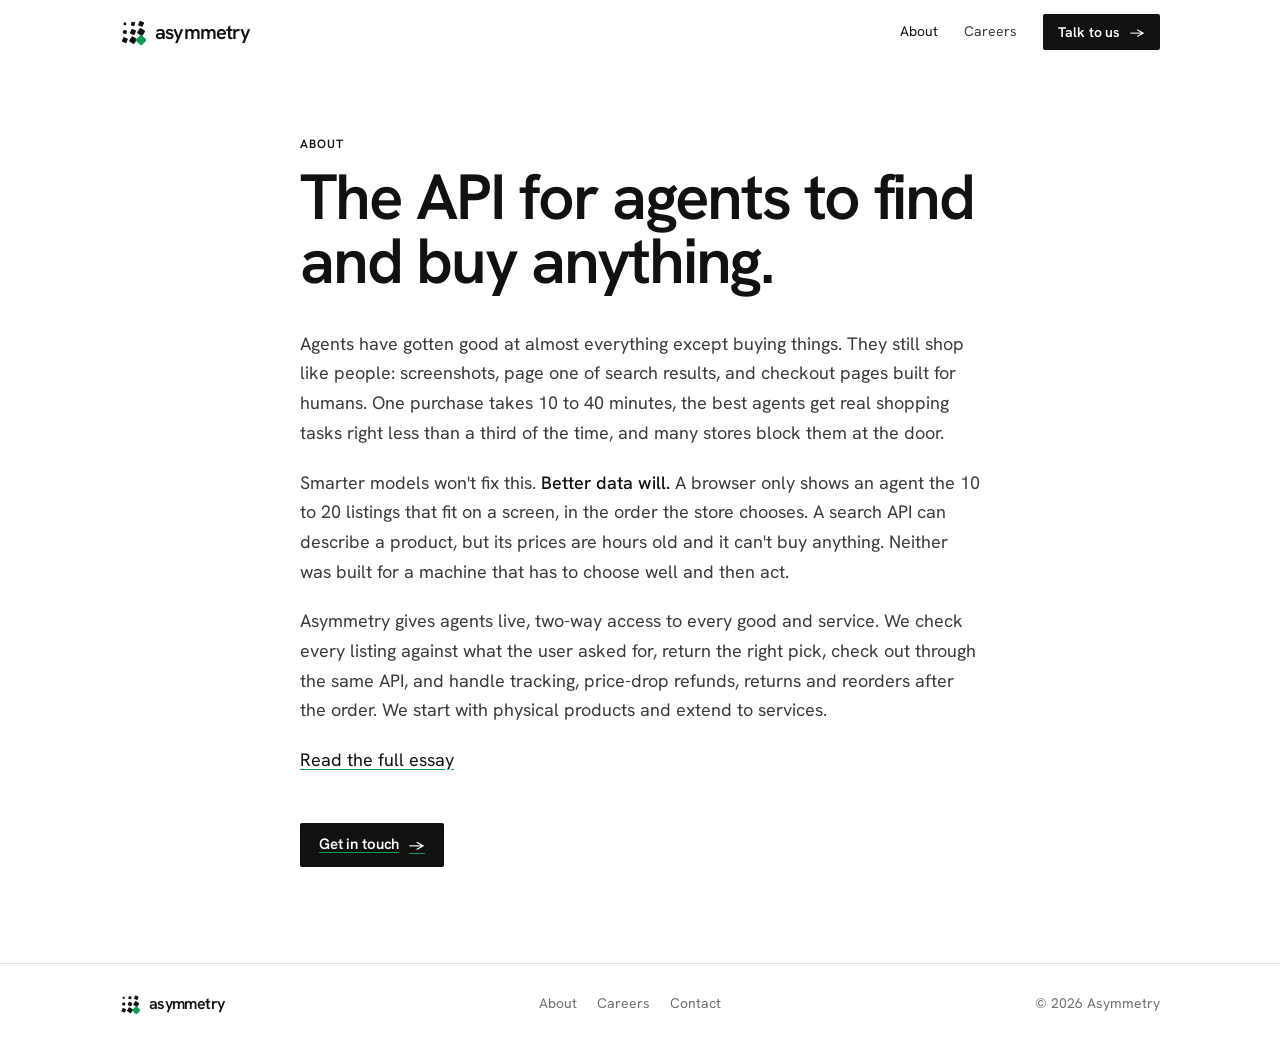
==== about/index.html @ de7e47f5 "asymmetry.so: public site Moved from the site/ folder of shauryajain21/things.ai, without the playgr" ====
<!doctype html>
<html lang="en">
<head>
  <meta charset="utf-8">
  <meta name="viewport" content="width=device-width, initial-scale=1, viewport-fit=cover">
  <meta name="theme-color" content="#FFFFFF">
  <link rel="canonical" href="https://asymmetry.so/about/">
  <meta name="description" content="Asymmetry is the API that lets AI agents find and buy anything.">
  <title>About | Asymmetry</title>
  <link rel="icon" type="image/svg+xml" href="data:image/svg+xml,%3Csvg%20xmlns%3D%22http%3A%2F%2Fwww.w3.org%2F2000%2Fsvg%22%20viewBox%3D%220%200%2032%2032%22%3E%3Crect%20width%3D%2232%22%20height%3D%2232%22%20rx%3D%227%22%20fill%3D%22%23111%22%2F%3E%3Crect%20x%3D%226%22%20y%3D%226%22%20width%3D%227%22%20height%3D%227%22%20rx%3D%221.2%22%20fill%3D%22%23fff%22%2F%3E%3Crect%20x%3D%2215%22%20y%3D%2215%22%20width%3D%2211%22%20height%3D%2211%22%20rx%3D%221.6%22%20fill%3D%22%230f9d58%22%20transform%3D%22rotate%2845%2020.5%2020.5%29%22%2F%3E%3C%2Fsvg%3E">
  <link rel="preconnect" href="https://fonts.googleapis.com">
  <link rel="preconnect" href="https://fonts.gstatic.com" crossorigin>
  <link rel="stylesheet" href="https://fonts.googleapis.com/css2?family=Hanken+Grotesk:wght@400..700&display=swap">
  <link rel="stylesheet" href="/assets/site.css?v=42">
  <script src="/assets/site.js?v=42" defer></script>
  <script src="/assets/fx.js?v=42" defer></script>
</head>
<body>
  <a class="skip-link" href="#main">Skip to content</a>
  <header class="header">
    <div class="header-inner">
      <a class="brand" href="/" aria-label="Asymmetry home"><svg class="brand-mark" viewBox="0 0 32 32" width="18" height="18" aria-hidden="true"><rect x="4.40" y="4.40" width="3.20" height="3.20" rx="0.60" fill="currentColor" transform="rotate(0.0 6 6)"/><rect x="13.68" y="3.67" width="4.65" height="4.65" rx="0.80" fill="currentColor" transform="rotate(11.2 16 6)"/><rect x="22.95" y="2.95" width="6.10" height="6.10" rx="1.00" fill="currentColor" transform="rotate(22.5 26 6)"/><rect x="3.67" y="13.68" width="4.65" height="4.65" rx="0.80" fill="currentColor" transform="rotate(11.2 6 16)"/><rect x="12.95" y="12.95" width="6.10" height="6.10" rx="1.00" fill="currentColor" transform="rotate(22.5 16 16)"/><rect x="22.23" y="12.22" width="7.55" height="7.55" rx="1.20" fill="currentColor" transform="rotate(33.8 26 16)"/><rect x="2.95" y="22.95" width="6.10" height="6.10" rx="1.00" fill="currentColor" transform="rotate(22.5 6 26)"/><rect x="12.22" y="22.23" width="7.55" height="7.55" rx="1.20" fill="currentColor" transform="rotate(33.8 16 26)"/><rect x="21.00" y="21.00" width="10.00" height="10.00" rx="1.40" fill="var(--accent)" transform="rotate(45.0 26 26)"/></svg><span>asymmetry</span></a>
      <nav class="nav" aria-label="Main">
        <a href="/about/" aria-current="page">About</a>
        <a href="/careers/">Careers</a>
        <a class="pill dark nav-cta" href="/#contact">Talk to us</a>
      </nav>
    </div>
  </header>
  <main id="main">
    <header class="essay-head col">
      <p class="label">About</p>
      <h1>The API for agents to find and buy anything.</h1>
    </header>
    <article class="prose col">
      <p>Agents have gotten good at almost everything except buying things. They still shop like people: screenshots, page one of search results, and checkout pages built for humans. One purchase takes 10 to 40 minutes, the best agents get real shopping tasks right less than a third of the time, and many stores block them at the door.</p>
      <p>Smarter models won't fix this. <strong>Better data will.</strong> A browser only shows an agent the 10 to 20 listings that fit on a screen, in the order the store chooses. A search API can describe a product, but its prices are hours old and it can't buy anything. Neither was built for a machine that has to choose well and then act.</p>
      <p>Asymmetry gives agents live, two-way access to every good and service. We check every listing against what the user asked for, return the right pick, check out through the same API, and handle tracking, price-drop refunds, returns and reorders after the order. We start with physical products and extend to services.</p>
      <p><a href="/thesis/full/">Read the full essay</a></p>
      <div class="actions"><a class="pill primary" href="/#contact">Get in touch</a></div>
    </article>
  </main>
  <footer class="footer">
    <div class="footer-inner">
      <a class="brand" href="/" aria-label="Asymmetry home"><svg class="brand-mark" viewBox="0 0 32 32" width="18" height="18" aria-hidden="true"><rect x="4.40" y="4.40" width="3.20" height="3.20" rx="0.60" fill="currentColor" transform="rotate(0.0 6 6)"/><rect x="13.68" y="3.67" width="4.65" height="4.65" rx="0.80" fill="currentColor" transform="rotate(11.2 16 6)"/><rect x="22.95" y="2.95" width="6.10" height="6.10" rx="1.00" fill="currentColor" transform="rotate(22.5 26 6)"/><rect x="3.67" y="13.68" width="4.65" height="4.65" rx="0.80" fill="currentColor" transform="rotate(11.2 6 16)"/><rect x="12.95" y="12.95" width="6.10" height="6.10" rx="1.00" fill="currentColor" transform="rotate(22.5 16 16)"/><rect x="22.23" y="12.22" width="7.55" height="7.55" rx="1.20" fill="currentColor" transform="rotate(33.8 26 16)"/><rect x="2.95" y="22.95" width="6.10" height="6.10" rx="1.00" fill="currentColor" transform="rotate(22.5 6 26)"/><rect x="12.22" y="22.23" width="7.55" height="7.55" rx="1.20" fill="currentColor" transform="rotate(33.8 16 26)"/><rect x="21.00" y="21.00" width="10.00" height="10.00" rx="1.40" fill="var(--accent)" transform="rotate(45.0 26 26)"/></svg><span>asymmetry</span></a>
      <div class="footer-links"><a href="/about/">About</a><a href="/careers/">Careers</a><a href="/#contact">Contact</a></div>
      <span>© 2026 Asymmetry</span>
    </div>
  </footer>
</body>
</html>
---- assets/site.css ----
/* Asymmetry. A calm black-and-white interface where the products carry the color, like a shelf:
   each product card has its own pastel. Green means a match (checked, picked, bought); a yellow
   highlighter marks the one word that matters. Hanken Grotesk for all text, IBM Plex Mono only
   where numbers line up. Sections read as one document: heading left, content right. */
@font-face{font-family:Plex;src:url('/assets/fonts/ibm-plex-mono.ttf') format('truetype');font-weight:400;font-display:swap}
:root{
  color-scheme:light;
  --paper:#ffffff;--panel:#f3f2f0;--ink:#111111;--soft:#3b3b3b;--muted:#6f6f6f;--line:#e5e3df;
  --accent:#0f9d58;--accent-soft:#e3f5ea;--hl:#ffd84d;--bad:#9b958d;
  --serif:"Hanken Grotesk",system-ui,-apple-system,"Segoe UI",sans-serif;--sans:"Hanken Grotesk",system-ui,-apple-system,"Segoe UI",sans-serif;--mono:Plex,ui-monospace,monospace;
  --col:680px;--wide:1040px;--gutter:24px
}
*{box-sizing:border-box}
html{scroll-padding-top:80px;scroll-behavior:smooth}
body{margin:0;background:var(--paper);color:var(--ink);font:400 17px/1.55 var(--sans);-webkit-font-smoothing:antialiased}
::selection{background:var(--accent);color:var(--paper)}
a{color:inherit;text-decoration:none}
a:focus-visible,button:focus-visible{outline:2px solid var(--accent);outline-offset:4px}
p,h1,h2,h3,figure,ol,ul{margin:0}
svg{display:block}
.col{max-width:calc(var(--col) + 2 * var(--gutter));margin-inline:auto;padding-inline:var(--gutter)}
.wide{max-width:calc(var(--wide) + 2 * var(--gutter));margin-inline:auto;padding-inline:var(--gutter)}
.mono{font-family:var(--mono);font-size:12px;letter-spacing:.02em;line-height:1.5}
.skip-link{position:absolute;left:16px;top:-100px;background:var(--accent);color:var(--paper);padding:12px;z-index:10}
.skip-link:focus{top:10px}

/* header */
.header{position:sticky;top:0;z-index:5;background:rgba(255,255,255,.92);backdrop-filter:blur(10px);-webkit-backdrop-filter:blur(10px)}
.header-inner{display:flex;align-items:center;justify-content:space-between;height:64px;max-width:calc(var(--wide) + 2 * var(--gutter));margin-inline:auto;padding-inline:var(--gutter)}
.brand{display:flex;gap:9px;align-items:center;font-size:20px;font-weight:600;letter-spacing:-.04em}
.brand-mark{width:26px;height:26px}
.nav{display:flex;align-items:center;gap:26px;font-size:14px}
.nav a{color:var(--soft)}
.nav a:hover,.nav a[aria-current="page"]{color:var(--ink)}
.pill{display:inline-flex;align-items:center;gap:10px;height:44px;padding:0 18px;border-radius:2px;font:600 15px/1 var(--sans);letter-spacing:-.01em;border:1px solid transparent;transition:background .2s,color .2s,border-color .2s,transform .25s cubic-bezier(.2,.7,.2,1)}
.pill::after{content:'→';font-family:var(--sans);font-size:14px;letter-spacing:0;transition:transform .2s}
.pill:hover::after{transform:translateX(3px)}
.pill.accent{background:#fff;color:var(--accent)}
.pill.accent:hover{background:var(--ink);color:#fff}
.pill.ghost{border-color:rgba(255,255,255,.55);color:#fff}
.pill.ghost:hover{border-color:#fff;background:rgba(255,255,255,.08)}
.pill.dark{background:var(--ink);color:var(--paper)}
.pill.dark:hover{background:var(--accent);color:#fff}
.pill.light{background:var(--panel);color:var(--ink)}
.pill.light:hover{background:var(--line)}
.nav .pill.dark{color:var(--paper)}

/* type */
.label{font:600 12px/1.4 var(--sans);letter-spacing:.09em;text-transform:uppercase;color:var(--ink);margin-bottom:14px}
h1,h2{font-family:var(--serif);font-weight:600;letter-spacing:-.035em}
h1{font-size:64px;line-height:1;max-width:900px}
h1 .soft{color:var(--muted)}
h2{font-size:30px;line-height:1.12}
.lede{font-size:20px;line-height:1.5;color:var(--soft);margin-top:20px;max-width:600px}
.body{font-size:17px;line-height:1.6;color:var(--soft);margin-top:14px;max-width:620px}
.body.first,.sec-body>.body:first-child{margin-top:0}
.body strong{color:var(--ink);font-weight:500}
.actions{display:flex;gap:10px;margin-top:28px;flex-wrap:wrap}

section{padding-block:72px}
/* hero: a pinned stage. The board starts in the right half; as you scroll it grows to fill the
   screen, its listings move from products to services to food, then it zooms out past the edges
   and the cards fly apart, handing over to the rest of the page. */
.hero-scroll{position:relative;height:500vh}
.hero-sticky{position:sticky;top:0;height:100vh;overflow:hidden}
.hero-grid{height:100%;display:grid;grid-template-columns:minmax(0,1fr) minmax(0,1.05fr);gap:40px;align-items:center;padding-top:64px;padding-bottom:24px}
.hero-copy{min-width:0;opacity:var(--copy,1);transform:translateX(calc((1 - var(--copy,1)) * -40px))}
.hero h1,.hero-copy h1{font-size:clamp(42px,5.6vw,76px);line-height:.98;letter-spacing:-.045em}
.hero-copy h1 .hl{background:linear-gradient(transparent 62%,var(--hl) 62%,var(--hl) 92%,transparent 92%);padding:0 .04em}
.hero-copy .lede{font-size:20px;color:var(--soft);margin-top:24px;max-width:470px}
.board-slot{height:min(560px,70vh)}
.board{position:absolute;left:0;top:0;width:0;height:0;border:1px solid var(--line);border-radius:8px;overflow:hidden;
  background-color:#fbfbfa;background-image:radial-gradient(circle,#d8d5cf 1px,transparent 1.3px);background-size:20px 20px;
  opacity:var(--board-o,1);transition:border-radius .3s}
.board-set{position:absolute;inset:0;opacity:0;visibility:hidden;transition:opacity .45s,visibility 0s .45s}
.board-set.on{opacity:1;visibility:visible;transition:opacity .45s}
.pcard{position:absolute;left:var(--x);top:var(--y);width:clamp(118px,25%,190px);background:#fff;border:1px solid var(--line);border-radius:6px;padding:8px;
  box-shadow:0 1px 2px rgba(17,17,17,.05),0 8px 24px -14px rgba(17,17,17,.25);
  transform:translate(calc(var(--px,0px) + var(--ex,0px)),calc(var(--py,0px) + var(--ey,0px))) rotate(var(--rot)) scale(var(--s,1));
  opacity:var(--co,1);transition:transform .5s cubic-bezier(.2,.7,.2,1),opacity .35s,border-color .3s,box-shadow .3s}
.exploding .pcard{transition:none}
.pcard:hover{--s:1.05;z-index:3;box-shadow:0 2px 4px rgba(17,17,17,.06),0 18px 40px -18px rgba(17,17,17,.35)}
.pimg{aspect-ratio:4/3;background:var(--tint,var(--panel));border-radius:3px;display:grid;place-items:center}
.pimg svg{width:84%;height:auto;stroke:var(--ink);stroke-width:1.6;stroke-linecap:round;stroke-linejoin:round}
.pmeta{display:flex;align-items:baseline;justify-content:space-between;gap:8px;margin-top:7px}
.pmeta .store{font-size:12px;font-weight:600;letter-spacing:-.01em;white-space:nowrap;overflow:hidden;text-overflow:ellipsis}
.pmeta b{font-size:12px;font-weight:500;color:var(--soft);white-space:nowrap}
.board-set .pcard:nth-of-type(5n+1){--tint:#ffe1cf}.board-set .pcard:nth-of-type(5n+2){--tint:#dbe8ff}.board-set .pcard:nth-of-type(5n+3){--tint:#dff3e4}.board-set .pcard:nth-of-type(5n+4){--tint:#fff0c2}.board-set .pcard:nth-of-type(5n){--tint:#f0e0ff}
.verdict{position:absolute;left:8px;top:8px;padding:3px 7px;border-radius:2px;font:600 11px/1.3 var(--sans);background:var(--ink);color:#fff;opacity:0;transform:translateY(4px);transition:opacity .2s,transform .2s;white-space:nowrap}
.pcard.rejected{--co:.42}
.pcard.rejected .verdict,.pcard.match .verdict{opacity:1;transform:none}
.pcard.match{--s:1.08;z-index:2;border-color:var(--accent);box-shadow:0 0 0 3px rgba(15,157,88,.2),0 18px 40px -18px rgba(17,17,17,.35)}
.pcard.match .verdict{background:var(--accent)}
.set-tag{position:absolute;left:14px;bottom:12px;z-index:4;display:flex;align-items:baseline;gap:10px;padding:7px 12px;border-radius:999px;background:#fff;border:1px solid var(--line);font-size:13px;box-shadow:0 4px 14px -8px rgba(17,17,17,.3);opacity:var(--tag-o,1)}
.set-tag b{font-weight:600}
.set-tag span{color:var(--muted)}
.agent-cursor{position:absolute;left:0;top:0;z-index:5;display:flex;align-items:flex-start;gap:2px;pointer-events:none;opacity:var(--tag-o,1);
  transform:translate(var(--ax,60%),var(--ay,110%));transition:transform .5s cubic-bezier(.65,0,.35,1)}
.agent-cursor svg{width:18px;height:18px;fill:var(--agent,var(--ink));stroke:#fff;stroke-width:1.2;stroke-linejoin:round;transition:fill .25s}
.agent-cursor .who{margin-top:14px;display:inline-flex;align-items:center;gap:5px;padding:3px 8px 3px 6px;border-radius:999px;background:var(--agent,var(--ink));color:#fff;font:600 11px/1.4 var(--sans);transition:background .25s}
.agent-cursor .who em{font-style:normal}
.agent-cursor .logo{width:12px;height:12px;flex:none;background:#fff;-webkit-mask:var(--logo) center/contain no-repeat;mask:var(--logo) center/contain no-repeat}
.agent-cursor .logo.mono{-webkit-mask:none;mask:none;border-radius:50%;background:#fff;color:var(--agent);font:700 8px/12px var(--sans);text-align:center}
.static-hero .hero-scroll{height:auto}
.static-hero .hero-sticky{position:relative;height:auto;overflow:visible}
.static-hero .hero-grid{height:auto;padding-block:48px}
.static-hero .board{position:relative;left:auto;top:auto;width:100%!important;height:min(560px,70vh)!important}
.sr-only{position:absolute;width:1px;height:1px;overflow:hidden;clip:rect(0 0 0 0);white-space:nowrap}
.pill.primary{background:var(--ink);color:#fff}
.pill.primary:hover{background:var(--accent);color:#fff}
.nav .nav-cta{height:36px;padding:0 14px;font-size:14px;color:var(--paper)}
.nav .nav-cta::after{font-size:13px}
/* contact */
.contact-form{display:grid;gap:16px;margin-top:24px;max-width:640px}
.field-row{display:grid;grid-template-columns:1fr 1fr;gap:16px}
.contact-form label{display:grid;gap:6px;font-size:14px;font-weight:600;color:var(--ink)}
.contact-form input,.contact-form textarea{font:400 16px/1.4 var(--sans);color:var(--ink);background:#fff;border:1px solid var(--line);border-radius:2px;padding:12px 14px;width:100%;transition:border-color .2s}
.contact-form input:focus,.contact-form textarea:focus{outline:none;border-color:var(--ink)}
.contact-form textarea{resize:vertical;min-height:110px}
.form-foot{display:flex;align-items:center;gap:18px;flex-wrap:wrap;margin-top:4px}
.contact-form button{cursor:pointer}
.form-note{font-size:14px;color:var(--muted)}
.form-note a{color:var(--ink);text-decoration:underline;text-decoration-color:var(--accent);text-underline-offset:3px}
/* blueprint frame: hairlines down both edges of the content grid */
main{position:relative}

/* cells that light up under the cursor */
.spot{position:relative;isolation:isolate}
.spot::before{content:'';position:absolute;inset:0;z-index:-1;pointer-events:none;opacity:0;transition:opacity .3s;background:radial-gradient(220px circle at var(--mx,50%) var(--my,50%),rgba(15,157,88,.07),transparent 65%)}
.spot:hover::before{opacity:1}
/* two-column sections: heading left, content right, one hairline between sections */
.split{display:grid;grid-template-columns:minmax(0,300px) minmax(0,1fr);column-gap:72px;padding-block:0}
.split>.sec-head,.split>.sec-body{padding-block:56px;border-top:1px solid var(--line)}
.sec-head h2{max-width:300px}
.sec-body{min-width:0}

/* the shelf figure: one request, every listing checked live, one pick, then aftercare */
.shelf{padding-bottom:24px}
.shelf-card{background:#fff;border:1px solid var(--line);border-radius:4px;padding:24px;box-shadow:0 1px 0 rgba(22,21,27,.03),0 12px 40px -24px rgba(22,21,27,.18)}
.fig-top{display:flex;justify-content:space-between;align-items:center;gap:16px;color:var(--muted);font-size:13px;margin-bottom:18px}
.replay{font:inherit;background:none;border:0;padding:0;color:var(--muted);cursor:pointer;display:none;white-space:nowrap}
.js .replay{display:inline}
.replay:hover{color:var(--accent)}
.shelf-body{display:grid;grid-template-columns:260px 1fr;gap:32px}
.request{background:var(--ink);color:var(--paper);padding:16px 18px;border-radius:12px}
.request .mono{color:var(--hl)}
.request p{font-size:17px;line-height:1.4;margin-top:6px}
.checks{list-style:none;padding:0;margin-top:14px;display:grid}
.checks li{display:grid;grid-template-columns:16px 1fr auto;gap:10px;align-items:center;padding:9px 0;border-bottom:1px solid var(--line);font-size:14px;color:var(--muted);transition:color .25s}
.checks .tick{width:14px;height:14px;border:1px solid currentColor;border-radius:4px;display:grid;place-items:center;transition:background .25s,border-color .25s}
.checks .tick svg{width:10px;height:10px;opacity:0;transition:opacity .2s}
.checks .left{font-family:var(--mono);font-size:12px;font-variant-numeric:tabular-nums}
.checks li.active,.checks li.done{color:var(--ink)}
.checks li.active .tick{border-color:var(--accent)}
.checks li.done .tick{background:var(--accent);border-color:var(--accent);color:#fff}
.checks li.done .tick svg{opacity:1}
.grid-top{display:flex;justify-content:space-between;align-items:baseline;gap:16px;margin-bottom:10px;font-size:13px}
.p1-label{color:var(--bad)}
.count{color:var(--muted)}
.count b{font-weight:500;color:var(--ink);font-variant-numeric:tabular-nums}
.shelf-grid{display:grid;grid-template-columns:repeat(16,1fr);gap:6px}
.cell{aspect-ratio:4/5;border:1px solid #b9b4ab;border-radius:3px;background:#fff;position:relative;transition:opacity .35s,transform .35s,border-color .35s,background .35s}
.cell:before{content:'';position:absolute;left:18%;right:18%;top:20%;height:32%;background:var(--panel);border-radius:1px}
.cell:after{content:'';position:absolute;left:18%;right:40%;bottom:16%;height:2px;background:var(--line)}
.cell.p1{box-shadow:0 5px 0 -2px var(--bad)}
.cell.out{opacity:.3;transform:scale(.72);border-color:var(--line)}
.cell.win{background:var(--accent);border-color:var(--accent);transform:scale(1.15);z-index:1;animation:pulse 1.6s ease-out 1}
.cell.win:before{background:#fff;opacity:.85}
.cell.win:after{background:#fff}
@keyframes pulse{0%{box-shadow:0 0 0 0 rgba(15,157,88,.45)}100%{box-shadow:0 0 0 14px rgba(15,157,88,0)}}
.pick{display:flex;align-items:center;gap:12px;margin-top:16px;font-size:14px;opacity:0;transform:translateY(6px);transition:opacity .4s,transform .4s}
.pick.show{opacity:1;transform:none}
.pick-chip{display:inline-flex;align-items:center;gap:8px;background:var(--accent);color:#fff;padding:6px 12px;border-radius:999px;font-weight:500}
.pick-chip i{width:9px;height:11px;border:1px solid #fff;border-radius:2px}
.pick .arrow{color:var(--accent)}
.checkout{display:inline-flex;align-items:center;gap:8px;border:1px solid var(--ink);padding:5px 12px;border-radius:999px}
.checkout svg{width:12px;height:12px}
.after{margin-top:20px;padding-top:16px;border-top:1px dashed var(--line)}
.after-head{font-size:13px;color:var(--muted);margin-bottom:12px}
.after-track{list-style:none;padding:0;display:grid;grid-template-columns:repeat(4,1fr);position:relative}
.after-track:before{content:'';position:absolute;left:0;right:0;top:5px;height:1px;background:var(--line)}
.after-track li{position:relative;padding:20px 12px 0 0;opacity:.35;transition:opacity .35s}
.after-track li:before{content:'';position:absolute;left:0;top:0;width:11px;height:11px;border-radius:50%;border:1px solid var(--ink);background:#fff;transition:background .3s,border-color .3s}
.after-track li:after{content:'';position:absolute;left:11px;right:0;top:5px;height:1px;background:var(--accent);transform:scaleX(0);transform-origin:left;transition:transform .5s}
.after-track li:last-child:after{display:none}
.after-track li.on{opacity:1}
.after-track li.on:before{background:var(--accent);border-color:var(--accent)}
.after-track li.on:after{transform:scaleX(1)}
.after-track .mono{display:block;color:var(--muted)}
.after-track p{font-size:14px;line-height:1.35;margin-top:2px}
.after-track p b{font-weight:500;color:var(--accent)}
.fig-caption{font-size:14px;color:var(--muted);text-align:center;margin-top:16px}

/* what we do */
.grid-cells{border:1px solid var(--line);border-radius:4px;overflow:hidden;background:#fff}
.features{display:grid;grid-template-columns:1fr 1fr;gap:0;margin-top:24px}
.feature{padding:24px}
.feature:nth-child(odd){border-right:1px solid var(--line)}
.feature:nth-child(-n+2){border-bottom:1px solid var(--line)}
.feature svg{width:28px;height:28px;fill:none;stroke:var(--ink);stroke-width:1.6;margin-bottom:12px}
.feature svg .hot{stroke:var(--accent)}
.feature svg .fill{fill:var(--accent);stroke:var(--accent)}
.feature h3{font-size:18px;font-weight:500;letter-spacing:-.01em}
.feature p{font-size:16px;color:var(--muted);margin-top:4px;line-height:1.5}

/* results */
.stats{display:grid;grid-template-columns:repeat(3,1fr);gap:24px;margin-top:36px}
.stat strong{display:block;font:600 40px/1 var(--serif);letter-spacing:-.03em}
.stats{border-top:1px solid var(--line);padding-top:24px}
.stat strong span{color:var(--accent)}
.stat p{font-size:15px;color:var(--muted);margin-top:8px;line-height:1.45}
.stats.targets{grid-template-columns:repeat(2,1fr);margin-top:24px}
.stats.targets strong{font-size:64px}
.bench-table{margin-top:36px;border-top:1px solid var(--line)}
.bench-row{display:grid;grid-template-columns:170px 1fr 1fr;column-gap:28px;gap:16px;align-items:center;padding:12px 0;border-bottom:1px solid var(--line);font-size:15px}
.bench-row.head{font-size:13px;color:var(--muted);padding:10px 0}
.bench-row.head em{font-style:normal;opacity:.7;margin-left:4px}
.bench-name small{display:block;font-size:12px;color:var(--muted)}
.track{display:block;height:8px;border-radius:999px;background:var(--panel);overflow:hidden}
.track i{display:block;height:100%;border-radius:999px;background:#bdb7ad;width:calc(var(--v) * 1%);transform-origin:left;transition:transform .9s cubic-bezier(.2,.7,.2,1)}
.js .results:not(.seen) .track i{transform:scaleX(0)}
.bench-row.ours .bench-name{font-weight:500}
.bench-row.ours .track i{background:var(--accent)}
.bench-row.ours .num{color:var(--accent);font-weight:500}
.num{font-size:15px;color:var(--soft);font-variant-numeric:tabular-nums}
.bench-note{font-size:13px;color:var(--muted);margin-top:14px}

/* vision */
.compare{margin-top:32px;border-top:1px solid var(--line)}
.compare-row{display:grid;grid-template-columns:1fr 24px 1fr;gap:12px;align-items:baseline;padding:14px 0;border-bottom:1px solid var(--line);font-size:16px}
.compare-row .today{color:var(--muted)}
.compare-row .arrow{color:var(--accent)}
.compare-head{display:grid;grid-template-columns:1fr 24px 1fr;gap:12px;padding:10px 0;font-size:13px;color:var(--muted)}

/* footer */
.footer{border-top:1px solid var(--line);margin-top:24px}
.footer-inner{display:flex;justify-content:space-between;align-items:center;gap:16px;padding-block:28px;font-size:14px;color:var(--muted);max-width:calc(var(--wide) + 2 * var(--gutter));margin-inline:auto;padding-inline:var(--gutter)}
.footer-inner .brand{font-size:16px;color:var(--ink)}
.footer-inner .brand-mark{width:20px;height:20px}
.footer-links{display:flex;gap:20px}
.footer-links a:hover{color:var(--ink)}

/* thesis page */
.essay-head{padding-top:72px}
.essay-head .label{margin-bottom:12px}
.prose{display:grid;gap:20px;font-size:18px;line-height:1.65;color:var(--soft);padding-top:36px;padding-bottom:72px}
.prose>*{min-width:0}
.prose h2{color:var(--ink);margin-top:36px;scroll-margin-top:80px}
.prose h2 .label{display:block;margin-bottom:6px}
.prose h3{font-size:19px;font-weight:500;color:var(--ink);margin-top:12px}
.prose strong{font-weight:500;color:var(--ink)}
.prose ul{padding-left:1.1em;display:grid;gap:8px}
.prose li::marker{color:var(--accent)}
.prose a{color:var(--ink);text-decoration:underline;text-decoration-color:var(--accent);text-underline-offset:3px}
.prose u{text-decoration-color:var(--accent);text-underline-offset:3px}
.tldr{background:#fff;border:1px solid var(--line);border-radius:14px;padding:20px 22px;color:var(--ink)}
.tldr .label{margin-bottom:6px}
.tldr strong{color:var(--accent)}
.prose figure{margin:8px 0;background:#fff;border:1px solid var(--line);border-radius:14px;padding:18px;display:grid;gap:10px}
.prose figcaption{font-size:13px;line-height:1.5;color:var(--muted)}
.toon{width:100%;height:auto;display:block}
.toon text{font-family:var(--sans)}
.essay-end{border-top:1px solid var(--line);padding-top:24px;margin-top:16px;display:flex;justify-content:space-between;align-items:center;gap:16px;flex-wrap:wrap}
.essay-end p{font:600 22px/1.2 var(--serif);letter-spacing:-.02em;color:var(--ink)}

/* why asymmetry */
.diffs{list-style:none;padding:0;display:grid;grid-template-columns:repeat(3,1fr);gap:0;margin-top:28px}
.diffs li{padding:22px;border-top:2px solid transparent}
.diffs li+li{border-left:1px solid var(--line)}
.diffs li:first-child{border-top-color:var(--accent)}
.diffs span{font-size:13px;color:var(--muted)}
.diffs h3{font-size:18px;font-weight:500;margin-top:6px}
.diffs p{font-size:15px;color:var(--muted);margin-top:4px;line-height:1.45}

/* what agents can buy: two rows of categories scrolling in opposite directions */
.buy{padding-bottom:64px}
.marquees{display:grid;gap:12px;margin-top:32px}
.marquee{overflow:hidden;-webkit-mask-image:linear-gradient(90deg,transparent,#000 12%,#000 88%,transparent);mask-image:linear-gradient(90deg,transparent,#000 12%,#000 88%,transparent)}
.marquee-track{display:flex;width:max-content;list-style:none;margin:0;padding:0;animation:marquee 46s linear infinite}
.marquee.reverse .marquee-track{animation-direction:reverse;animation-duration:54s}
.marquee:hover .marquee-track{animation-play-state:paused}
@keyframes marquee{to{transform:translateX(-50%)}}
.chip{display:inline-flex;align-items:center;gap:10px;margin-right:12px;padding:10px 18px 10px 14px;background:#fff;border:1px solid var(--line);border-radius:999px;font-size:15px;white-space:nowrap}
.chip svg{width:20px;height:20px;flex:none;fill:none;stroke:var(--ink);stroke-width:1.6;stroke-linecap:round;stroke-linejoin:round}
.marquee.reverse .chip svg{stroke:var(--accent)}
@media(prefers-reduced-motion:reduce){.marquee{-webkit-mask-image:none;mask-image:none}.marquee-track{width:auto;flex-wrap:wrap;justify-content:center;row-gap:10px;max-width:var(--wide);margin-inline:auto;padding-inline:var(--gutter)}.chip[aria-hidden="true"]{display:none}}

@media(max-width:860px){
  .shelf-body{grid-template-columns:1fr;gap:20px}
  .hero-grid{grid-template-columns:1fr}
  .split{grid-template-columns:1fr}
  .split>.sec-body{border-top:0;padding-top:0}
  .sec-head h2{max-width:none}
  h1{font-size:46px}
}
@media(max-width:600px){
  body{font-size:17px}
  .nav .hide-sm{display:none}
  h1{font-size:36px}h2{font-size:26px}.lede{font-size:18px}.body{font-size:17px}
  section{padding-block:56px}.split{padding-block:0}.split>.sec-head{padding-top:44px}.split>.sec-body{padding-bottom:44px}
  .shelf-card{padding:16px;border-radius:14px}
  .shelf-grid{grid-template-columns:repeat(12,1fr);gap:4px}
  .after-track{grid-template-columns:1fr 1fr;row-gap:16px}.after-track:before,.after-track li:after{display:none}
  .features{grid-template-columns:1fr}.feature:nth-child(odd){border-right:0}.feature:not(:last-child){border-bottom:1px solid var(--line)}
  .diffs li+li{border-left:0;border-top:1px solid var(--line)}
  .hero-copy .lede{font-size:18px}.pcard{width:34%}.field-row{grid-template-columns:1fr}.nav{gap:16px}.diffs{grid-template-columns:1fr;gap:0}
  .stats{grid-template-columns:1fr;gap:18px}.stat strong{font-size:40px}.stats.targets{grid-template-columns:1fr 1fr}.stats.targets strong{font-size:48px}
  .bench-row{grid-template-columns:96px 1fr 1fr;column-gap:12px;font-size:14px}.bench-row.head em{display:block;margin-left:0}
  .compare-row{grid-template-columns:1fr;gap:2px}.compare-row .arrow,.compare-head{display:none}
  .footer-inner{flex-direction:column;align-items:flex-start}
}
@media(prefers-reduced-motion:reduce){*,*::before,*::after{animation:none!important;transition:none!important;scroll-behavior:auto!important}}
.buy{padding-top:0}
.buy>.wide{border-top:1px solid var(--line);padding-top:56px}

/* full-width visual sections: heading row, then the visual across the grid */
.block{padding-block:72px;border-top:1px solid var(--line)}
.block-head{display:grid;grid-template-columns:minmax(0,1fr) minmax(0,1fr);gap:24px 72px;align-items:end;margin-bottom:36px}
.block-head .body{margin-top:0}

/* the problem: three tinted tiles, each with a small illustration that plays when seen */
.tiles{display:grid;grid-template-columns:repeat(3,minmax(0,1fr));gap:16px}
.tile{background:var(--tint);border-radius:8px;padding:22px;display:grid;align-content:start;gap:6px;transition:transform .35s cubic-bezier(.2,.7,.2,1)}
.tile:hover{transform:translateY(-4px) rotate(-.6deg)}
.tile .art{height:120px;display:grid;place-items:center;margin-bottom:10px;background:rgba(255,255,255,.55);border-radius:6px}
.tile strong{font:600 44px/1 var(--sans);letter-spacing:-.04em;margin-top:6px}
.tile p{font-size:15px;color:var(--soft);line-height:1.45}
.watch{width:64px;height:64px;fill:none;stroke:var(--ink);stroke-width:2.4;stroke-linecap:round}
.watch .hand{transform-origin:32px 36px}
.seen .watch .hand{animation:sweep 3.2s linear infinite}
@keyframes sweep{to{transform:rotate(360deg)}}
.meter{position:relative;width:78%;height:18px;border-radius:999px;background:repeating-linear-gradient(135deg,transparent 0 5px,rgba(17,17,17,.12) 5px 6px);border:1.5px solid var(--ink)}
.meter i{position:absolute;inset:0 auto 0 0;width:32%;background:var(--ink);border-radius:999px;transform-origin:left;transition:transform 1.2s cubic-bezier(.2,.7,.2,1) .2s}
.js .tiles:not(.seen) .meter i{transform:scaleX(0)}
.meter span{position:absolute;left:34%;top:-22px;font-size:11px}
.mini-grid{display:grid;grid-template-columns:repeat(12,9px);gap:4px}
.mini-grid i{width:9px;height:9px;border:1.2px solid rgba(17,17,17,.3);border-radius:2px;transition:background .3s,border-color .3s}
.seen .mini-grid i.seen{background:var(--ink);border-color:var(--ink)}
.mini-grid i.seen{transition-delay:calc(var(--d,0) * 1ms)}

/* what we do: a four-step pipeline, each step a small piece of the product */
.pipeline{list-style:none;padding:0;margin:0;display:grid;grid-template-columns:repeat(4,minmax(0,1fr));gap:16px;counter-reset:step}
.step{position:relative;background:var(--tint);border-radius:8px;padding:18px;display:grid;align-content:start;gap:6px;transition:transform .35s cubic-bezier(.2,.7,.2,1),opacity .5s}
.step:hover{transform:translateY(-4px)}
.step:not(:last-child)::after{content:'→';position:absolute;right:-14px;top:84px;z-index:1;width:22px;height:22px;display:grid;place-items:center;border-radius:50%;background:#fff;border:1px solid var(--line);font-size:12px}
.js .pipeline:not(.seen) .step{opacity:0;transform:translateY(12px)}
.pipeline.seen .step:nth-child(2){transition-delay:.12s}.pipeline.seen .step:nth-child(3){transition-delay:.24s}.pipeline.seen .step:nth-child(4){transition-delay:.36s}
.step .n{color:var(--muted)}
.step h3{font-size:19px;font-weight:600;letter-spacing:-.02em;margin-top:8px}
.step p{font-size:15px;color:var(--soft);line-height:1.45}
.vignette{height:128px;background:#fff;border-radius:6px;padding:12px;display:grid;align-content:center;gap:6px;font-size:13px;box-shadow:0 1px 2px rgba(17,17,17,.05)}
.vignette.find{grid-template-columns:repeat(8,minmax(0,1fr));gap:6px;align-content:center;align-items:start}
.vignette.find i{height:22px;border:1.2px solid rgba(17,17,17,.22);border-radius:2px}
.vignette.find i.pick{background:var(--accent);border-color:var(--accent);box-shadow:0 0 0 3px rgba(15,157,88,.2)}
.vignette.check span,.vignette.after span{display:flex;align-items:center;justify-content:space-between;gap:8px;padding:5px 8px;border-radius:4px;background:var(--panel)}
.vignette.check b{color:var(--accent)}
.vignette.buy{justify-items:start}
.vignette.buy b{font-size:18px;color:var(--accent);font-weight:600}
.vignette.buy .mono{color:var(--muted)}
.vignette.after span{justify-content:flex-start}
.vignette.after i{width:8px;height:8px;border-radius:50%;background:var(--ink);flex:none}
.vignette.after i.g{background:var(--accent)}

@media(max-width:860px){
  .block-head{grid-template-columns:1fr;align-items:start}
  .tiles{grid-template-columns:1fr}
  .pipeline{grid-template-columns:1fr 1fr}.step:nth-child(2)::after{display:none}
}
@media(max-width:600px){
  .block{padding-block:52px}
  .pipeline{grid-template-columns:1fr}.step::after{display:none}
}
.static-hero .board-slot{display:none}
/* the dense, endless canvas before the pop */
.board-dense{position:absolute;left:50%;top:50%;width:320%;height:320%;display:grid;grid-template-columns:repeat(32,1fr);gap:14px;padding:14px;
  align-content:center;transform:translate(-50%,-50%);transform-origin:50% 50%;opacity:0;pointer-events:none;will-change:transform,opacity}
.dcard{background:#fff;border:1px solid var(--line);border-radius:5px;padding:5px;transform:rotate(var(--r));box-shadow:0 6px 16px -12px rgba(17,17,17,.3);transition:opacity .3s,box-shadow .3s,border-color .3s}
.dcard img{display:block;width:100%;aspect-ratio:4/3;background:var(--tint);border-radius:3px}
.dcard.chk{opacity:.28}
.dcard.win{border-color:var(--accent);box-shadow:0 0 0 4px rgba(15,157,88,.35);opacity:1}
.board.is-dense .board-set{opacity:0;visibility:hidden;transition:opacity .35s,visibility 0s .35s}

/* the page rises over the end of the pop, so there is no blank screen after it */
.hero-scroll{margin-bottom:-88vh}
.after-hero{position:relative;z-index:1;padding-top:0}

/* the request figure, on the same canvas as the hero */
.shelf-card{border-radius:8px;box-shadow:none;background-color:#fbfbfa;background-image:radial-gradient(circle,#d8d5cf 1px,transparent 1.3px);background-size:20px 20px}
.request{background:#fff;color:var(--ink);border:1px solid var(--line);border-radius:6px;transform:rotate(-1deg);box-shadow:0 1px 2px rgba(17,17,17,.05),0 10px 26px -16px rgba(17,17,17,.3)}
.request .mono{color:var(--accent)}
.checks{background:#fff;border:1px solid var(--line);border-radius:6px;padding:2px 14px;margin-top:16px;transform:rotate(.6deg);box-shadow:0 8px 22px -16px rgba(17,17,17,.3)}
.checks li:last-child{border-bottom:0}
.shelf-main{background:#fff;border:1px solid var(--line);border-radius:6px;padding:14px;box-shadow:0 8px 22px -16px rgba(17,17,17,.3)}
.cell{border-color:transparent;border-radius:4px}
.cell:nth-child(5n+1){background:#ffe1cf}.cell:nth-child(5n+2){background:#dbe8ff}.cell:nth-child(5n+3){background:#dff3e4}.cell:nth-child(5n+4){background:#fff0c2}.cell:nth-child(5n){background:#f0e0ff}
.cell:before{background:rgba(255,255,255,.75)}
.cell.p1{box-shadow:0 5px 0 -2px var(--ink)}
.p1-label{color:var(--ink)}
.after{background:var(--panel);border-top:0;border-radius:6px;padding:14px}

/* what your agent gets: four cards pinned to the canvas */
.gets{display:grid;grid-template-columns:repeat(4,minmax(0,1fr));gap:18px;padding:26px;border:1px solid var(--line);border-radius:8px;
  background-color:#fbfbfa;background-image:radial-gradient(circle,#d8d5cf 1px,transparent 1.3px);background-size:20px 20px}
.get{background:#fff;border:1px solid var(--line);border-radius:6px;padding:16px;display:grid;gap:6px;align-content:start;transform:rotate(var(--rot));
  box-shadow:0 1px 2px rgba(17,17,17,.05),0 10px 26px -16px rgba(17,17,17,.3);transition:transform .35s cubic-bezier(.2,.7,.2,1)}
.get:hover{transform:rotate(0) translateY(-4px)}
.get .mono{color:var(--muted)}
.get strong{font:600 30px/1.05 var(--sans);letter-spacing:-.035em;padding:12px 10px;margin:4px -4px 2px;background:var(--tint);border-radius:4px}
.get p{font-size:15px;color:var(--soft);line-height:1.45}
@media(max-width:860px){.gets{grid-template-columns:1fr 1fr}.hero-scroll{margin-bottom:0}.after-hero{padding-top:0}}
@media(max-width:600px){.gets{grid-template-columns:1fr;padding:16px}}
/* the crowd of agent cursors on the dense canvas */
.agent-cursor.swarm{display:none}
.board.is-dense .agent-cursor.swarm{display:flex;opacity:var(--swarm-o,1)}
.agent-cursor.swarm{transform-origin:0 0;transform:translate(var(--ax,60%),var(--ay,110%)) scale(.55)}
.board.is-dense .agent-cursor:not(.swarm){opacity:0}

/* the stores and providers agents can buy from: grey logos scrolling past */
.logos{padding:56px 0 8px;text-align:center}
.logos .label{color:var(--muted);margin-bottom:26px;padding-inline:var(--gutter)}
.logo-marquee .marquee-track{align-items:center;animation-duration:70s}
.brand-logo,.brand-word{flex:none;margin-right:56px;display:flex;align-items:center;height:40px;color:#9b9b9b;transition:color .2s}
.brand-logo i{display:block;width:52px;height:30px;background:currentColor;-webkit-mask:var(--logo) center/contain no-repeat;mask:var(--logo) center/contain no-repeat}
.brand-word{font:700 21px/1 var(--sans);letter-spacing:-.03em;white-space:nowrap}
.brand-logo:hover,.brand-word:hover{color:var(--ink)}
.buy{border-top:0;padding-top:40px}
@media(prefers-reduced-motion:reduce){.logo-marquee .marquee-track{flex-wrap:wrap;justify-content:center;row-gap:18px}.logo-marquee [aria-hidden="true"]{display:none}}
/* phones: no sideways scroll, a header that fits, and a board with margins whose cards stay inside */
html,body{overflow-x:clip}
.nav-cta{white-space:nowrap}
@media(max-width:600px){
  .header-inner{padding-inline:16px;gap:12px}
  .brand{font-size:18px;gap:7px}
  .brand-mark{width:22px;height:22px}
  .nav{gap:14px}
  .nav a:not(.nav-cta){display:none}
  .nav .nav-cta{height:34px;padding:0 12px;font-size:13px}
}
@media(max-width:860px){
  .static-hero .board{width:auto!important;margin-inline:16px;height:min(520px,72vh)!important}
  .static-hero .pcard{width:29%;padding:6px}
  .static-hero .pmeta .store,.static-hero .pmeta b{font-size:11px}
  .static-hero .verdict{font-size:10px;max-width:calc(100% - 12px);overflow:hidden;text-overflow:ellipsis}
  .static-hero .hero-copy h1{font-size:40px}
}
/* stages: tabs across the top of the board and a tint per stage */
.board{transition:border-radius .3s,background-color .6s}
.board[data-stage=products]{background-color:#fff3ea}
.board[data-stage=services]{background-color:#edf3ff}
.board[data-stage=food]{background-color:#ecf8ef}
.board-set{top:52px}
.set-tabs{position:absolute;top:12px;left:50%;transform:translateX(-50%);z-index:6;display:flex;gap:2px;padding:3px;border-radius:999px;background:#fff;border:1px solid var(--line);box-shadow:0 4px 14px -8px rgba(17,17,17,.3);white-space:nowrap}
.set-tabs i{font:600 14px/1 var(--sans);font-style:normal;padding:8px 14px;border-radius:999px;color:var(--muted);transition:background-color .35s,color .35s}
.set-tabs i.on{background:var(--ink);color:#fff}
.static-hero .set-tabs i[data-k=all]{display:none}
@media(max-width:600px){.set-tabs i{font-size:13px;padding:7px 11px}}
/* the hero opens as one white canvas across the page: the headline sits on it, the cards are
   scattered around it, and scrolling gathers them into the board */
.hero-scroll{margin-top:-64px;padding-top:0}
.hero-grid{position:relative;z-index:7;pointer-events:none}
.hero-copy{pointer-events:auto}
.board{border:0;border-radius:0}
.board.pre{background-color:#fff}
.board .pcard{left:calc(var(--sx,var(--x)) * (1 - var(--g,1)) + var(--x) * var(--g,1));top:calc(var(--sy,var(--y)) * (1 - var(--g,1)) + var(--y) * var(--g,1));
  transform:translate(calc(var(--px,0px) + var(--ex,0px)),calc(var(--py,0px) + var(--ey,0px))) rotate(calc(var(--rot) * (.25 + .75 * var(--g,1)))) scale(calc(var(--s,1) * var(--cs,1)))}
.static-hero .hero-scroll{margin-top:0}
.static-hero .hero-grid{padding-block:28px 0;gap:24px}
.static-hero .board{width:100%!important;margin:20px 0 0}
/* desktop opens scattered from the first paint; no transitions until the first layout */
@media (min-width:861px) and (pointer:fine) and (prefers-reduced-motion:no-preference){.board{--g:0;--cs:.86}}
.board.boot .pcard{transition:none}
.contact-form .hp{position:absolute;left:-9999px;width:1px;height:1px;opacity:0}
.contact-form button:disabled{cursor:default}
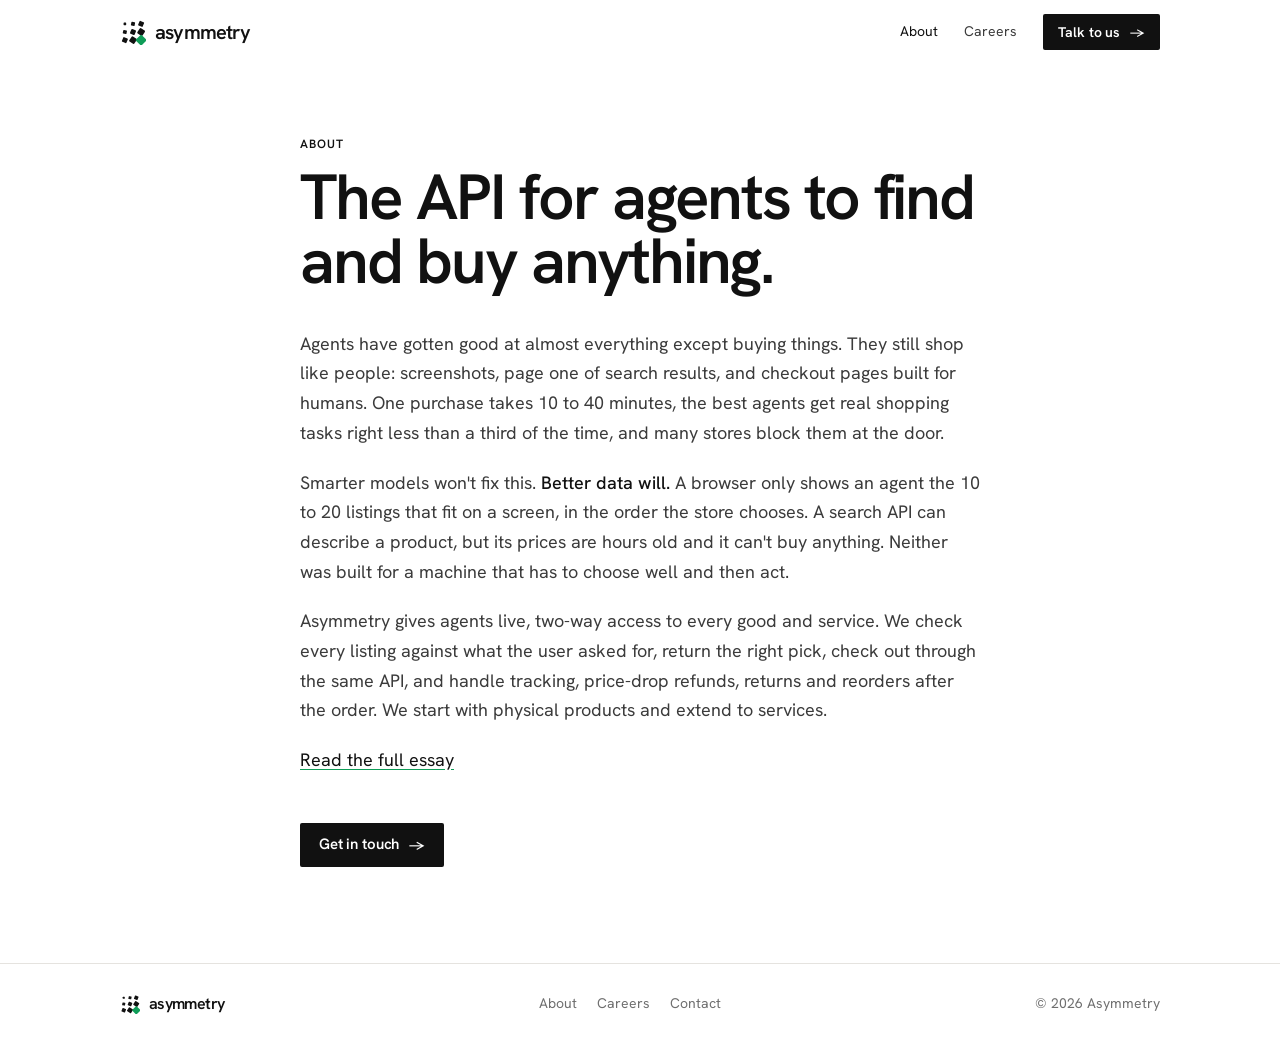
==== commit 4be4e804: "site: mobile polish (header links, hero board, tap targets, readable essay figures) Co-Authored-By: " ====
--- a/about/index.html
+++ b/about/index.html
@@ -11,9 +11,9 @@
   <link rel="preconnect" href="https://fonts.googleapis.com">
   <link rel="preconnect" href="https://fonts.gstatic.com" crossorigin>
   <link rel="stylesheet" href="https://fonts.googleapis.com/css2?family=Hanken+Grotesk:wght@400..700&display=swap">
-  <link rel="stylesheet" href="/assets/site.css?v=42">
-  <script src="/assets/site.js?v=42" defer></script>
-  <script src="/assets/fx.js?v=42" defer></script>
+  <link rel="stylesheet" href="/assets/site.css?v=45">
+  <script src="/assets/site.js?v=45" defer></script>
+  <script src="/assets/fx.js?v=45" defer></script>
 </head>
 <body>
   <a class="skip-link" href="#main">Skip to content</a>
--- a/assets/site.css
+++ b/assets/site.css
@@ -472,3 +472,33 @@
 .contact-form .hp{position:absolute;left:-9999px;width:1px;height:1px;opacity:0}
 .contact-form button:disabled{cursor:default}
 
+/* desktop: the gathered board's columns span the whole canvas with equal margins on both sides */
+@media (min-width:861px){
+  .board .pcard{--cw:clamp(118px,25%,190px);
+    left:calc(var(--sx,var(--x)) * (1 - var(--g,1)) + (5% + var(--xf,0) * (90% - var(--cw))) * var(--g,1))}
+}
+
+/* phones: tap targets, a header with every link, a hero whose bottom row stays clear, and essay
+   figures wide enough to read */
+.agent-cursor.flip .who{position:absolute;right:calc(100% - 6px);top:0}
+.prose a.pill{text-decoration:none}
+@media(hover:none){.tile:hover,.step:hover{transform:none}.get:hover{transform:rotate(var(--rot))}}
+@media(max-width:860px){
+  .split>.sec-head{padding-bottom:20px}
+}
+@media(max-width:600px){
+  .nav .nav-cta::after{display:none}
+  .nav a:not(.nav-cta){padding-block:10px}
+  .static-hero .set-tag{display:none}
+  .replay{padding:12px 0;margin-block:-12px}
+  .footer-inner{gap:6px}
+  .footer-links{gap:24px}
+  .footer-links a{padding-block:11px}
+  .prose figure{grid-template-columns:minmax(0,1fr);margin-inline:-8px;padding:14px 12px;overflow-x:auto;overscroll-behavior-x:contain;
+    background:linear-gradient(90deg,#fff 30%,rgba(255,255,255,0)) left/36px 100% no-repeat local,linear-gradient(270deg,#fff 30%,rgba(255,255,255,0)) right/36px 100% no-repeat local,
+      radial-gradient(farthest-side at 0 50%,rgba(17,17,17,.14),transparent) left/12px 100% no-repeat scroll,radial-gradient(farthest-side at 100% 50%,rgba(17,17,17,.14),transparent) right/12px 100% no-repeat scroll,#fff}
+  .prose figure .toon{min-width:600px}
+}
+@media(min-width:350px) and (max-width:600px){
+  .nav a:not(.nav-cta){display:inline}
+}
